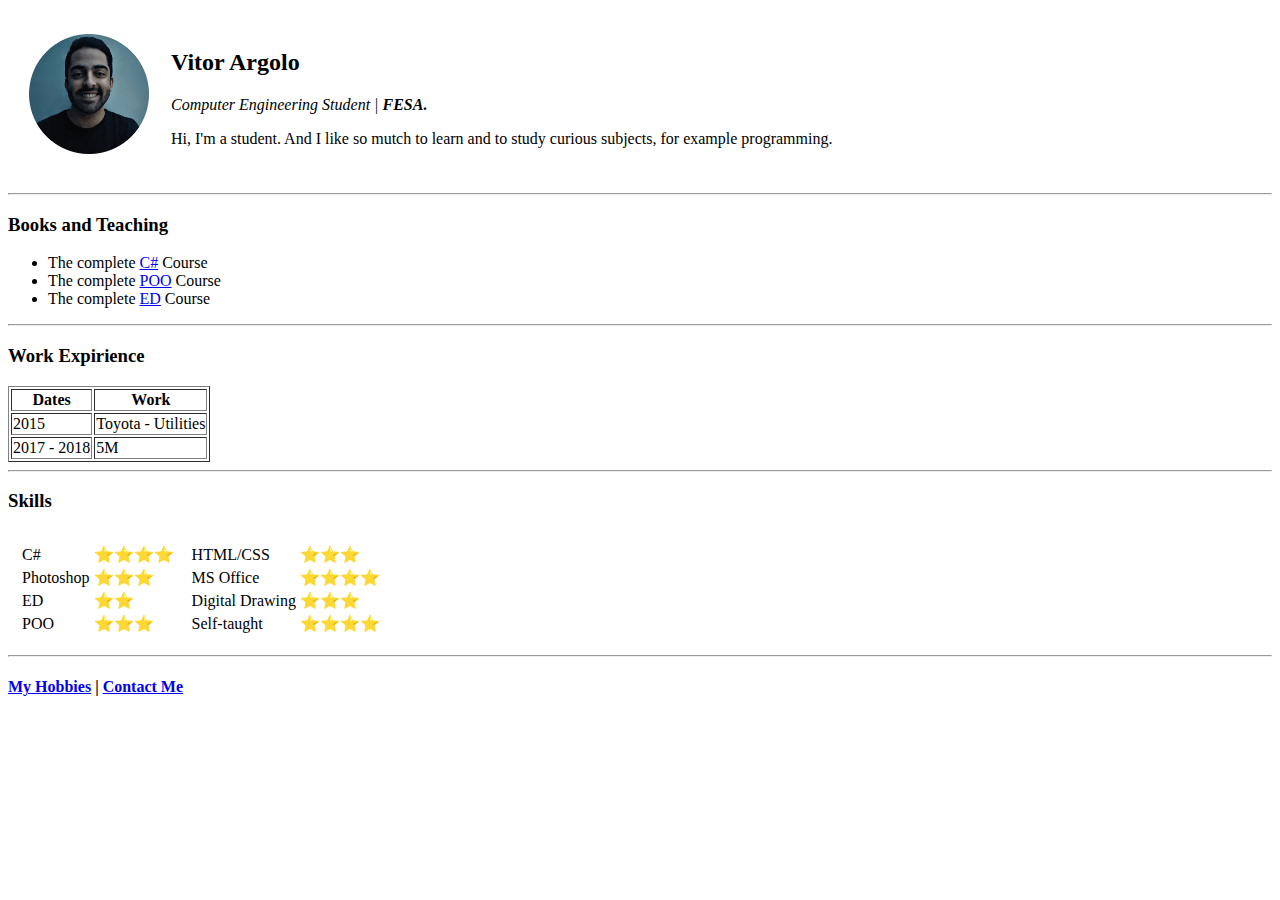
==== index.html @ 238790ca "Update index.html" ====
<!DOCTYPE html>
<html lang="en" dir="ltr">

<head>
  <meta charset="utf-8">
  <title>☠ Vitor's Personal Site</title>
</head>

<body>
  <!--img src="https://lh3.googleusercontent.com/ogw/ADea4I48DXij_ECvc8z91AeegDy9ymtX_c95KVfKMLRQNQ=s83-c-mo" alt="vitor profile picture"-->
  <table cellspacing="20">
    <tr>
      <td><img src="./images/vitor.png" alt="vitor profile picture" height="120"></td>
      <td>
        <h2>Vitor Argolo</h2>
        <p><em>Computer Engineering Student | <strong>FESA.</strong></em></p>
        <p>Hi, I'm a student. And I like so mutch to learn and to study curious subjects, for example programming.</p>
      </td>
    </tr>
  </table>

  <hr>
  <h3>Books and Teaching </h3>
  <ul>
    <li> The complete <a href="https://www.youtube.com/watch?v=PKMm-cHe56g">C#</a> Course</li>
    <li> The complete <a href="https://www.youtube.com/watch?v=KlIL63MeyMY&list=PLHz_AreHm4dkqe2aR0tQK74m8SFe-aGsY">POO</a> Course</li>
    <li> The complete <a href="https://www.youtube.com/watch?v=byVgPI42YD0">ED</a> Course</li>
  </ul>

  <hr>
  <h3>Work Expirience</h3>
  <table border="1">
    <thead>
      <tr>
        <th>Dates</th>
        <th>Work</th>
      </tr>
    </thead>
    <tbody>
      <tr>
        <td>2015</td>
        <td>Toyota - Utilities</td>
      </tr>
      <tr>
        <td>2017 - 2018 </td>
        <td>5M</td>
      </tr>
    </tbody>

  </table>
<hr>
  <h3>Skills</h3>
  <table cellspacing = "10">
    <tr>
      <td>
        <table >
          <tr>
            <td>C# </td>
            <td>⭐⭐⭐⭐</td>
          </tr>
          <tr>
            <td>Photoshop </td>
            <td>⭐⭐⭐</td>
          </tr>
          <tr>
            <td>ED </td>
            <td>⭐⭐</td>
          </tr>
          <tr>
            <td>POO</td>
            <td>⭐⭐⭐</td>
          </tr>
        </table>
      </td>
      <td>
        <table>
          <tr>
            <td>HTML/CSS </td>
            <td>⭐⭐⭐</td>
          </tr>
          <tr>
            <td>MS Office</td>
            <td>⭐⭐⭐⭐</td>
          </tr>
          <tr>
            <td>Digital Drawing</td>
            <td>⭐⭐⭐</td>
          </tr>
          <tr>
            <td>Self-taught</td>
            <td>⭐⭐⭐⭐</td>
          </tr>
        </table>
      </td>
    </tr>
  </table>
<hr>
<h4><a href="hobbies.html">My Hobbies</a> | <a href="contact-me.html">Contact Me</a></h4>
</body>

</html>
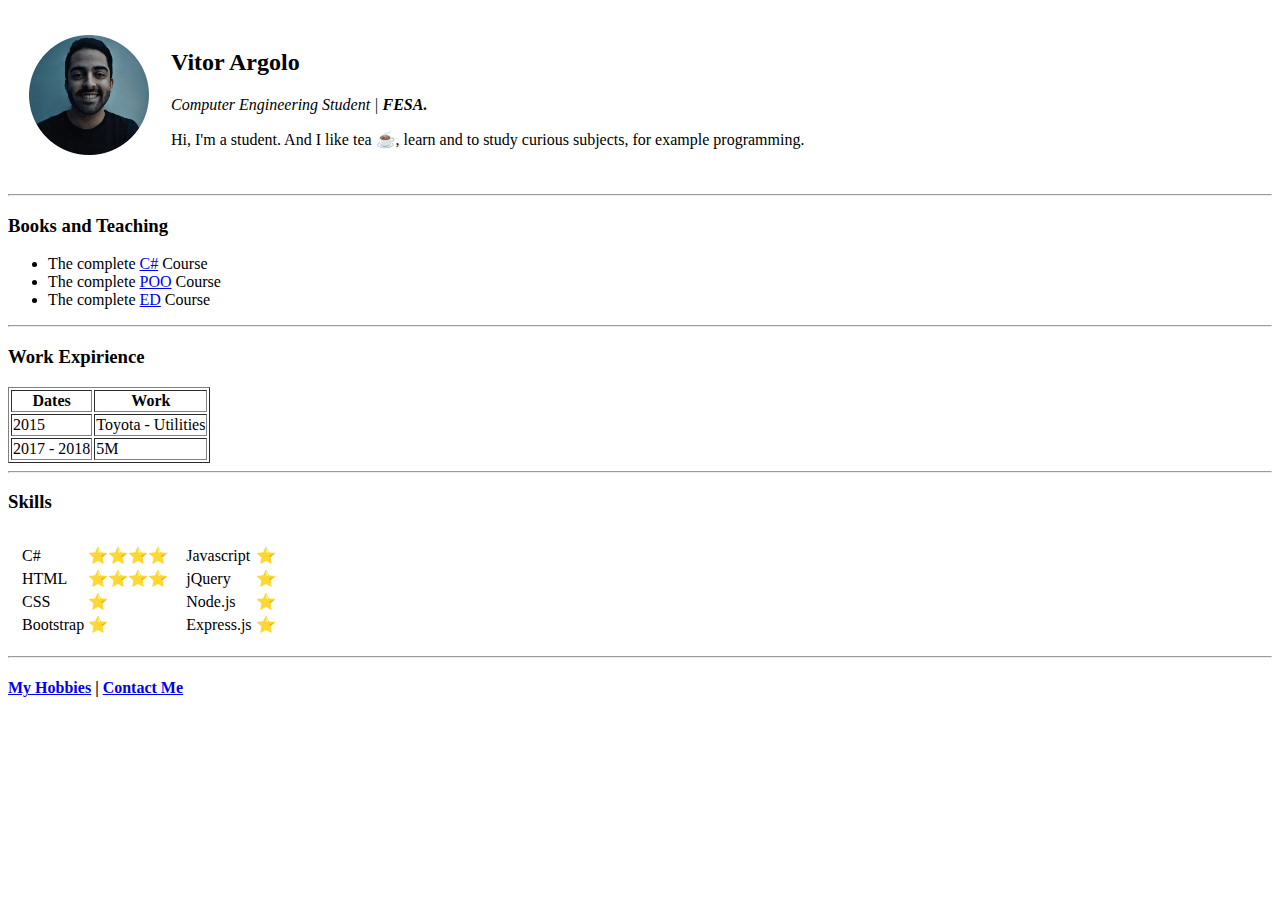
==== commit bcf93922: "Update index.html" ====
--- a/index.html
+++ b/index.html
@@ -14,7 +14,7 @@
       <td>
         <h2>Vitor Argolo</h2>
         <p><em>Computer Engineering Student | <strong>FESA.</strong></em></p>
-        <p>Hi, I'm a student. And I like so mutch to learn and to study curious subjects, for example programming.</p>
+        <p>Hi, I'm a student. And I like tea ☕, learn and to study curious subjects, for example programming.</p>
       </td>
     </tr>
   </table>
@@ -59,36 +59,36 @@
             <td>⭐⭐⭐⭐</td>
           </tr>
           <tr>
-            <td>Photoshop </td>
-            <td>⭐⭐⭐</td>
+            <td>HTML </td>
+            <td>⭐⭐⭐⭐</td>
           </tr>
           <tr>
-            <td>ED </td>
-            <td>⭐⭐</td>
+            <td>CSS </td>
+            <td>⭐</td>
           </tr>
           <tr>
-            <td>POO</td>
-            <td>⭐⭐⭐</td>
+            <td>Bootstrap</td>
+            <td>⭐</td>
           </tr>
         </table>
       </td>
       <td>
         <table>
           <tr>
-            <td>HTML/CSS </td>
-            <td>⭐⭐⭐</td>
+            <td>Javascript </td>
+            <td>⭐</td>
           </tr>
           <tr>
-            <td>MS Office</td>
-            <td>⭐⭐⭐⭐</td>
+            <td>jQuery</td>
+            <td>⭐</td>
           </tr>
           <tr>
-            <td>Digital Drawing</td>
-            <td>⭐⭐⭐</td>
+            <td>Node.js</td>
+            <td>⭐</td>
           </tr>
           <tr>
-            <td>Self-taught</td>
-            <td>⭐⭐⭐⭐</td>
+            <td>Express.js</td>
+            <td>⭐</td>
           </tr>
         </table>
       </td>
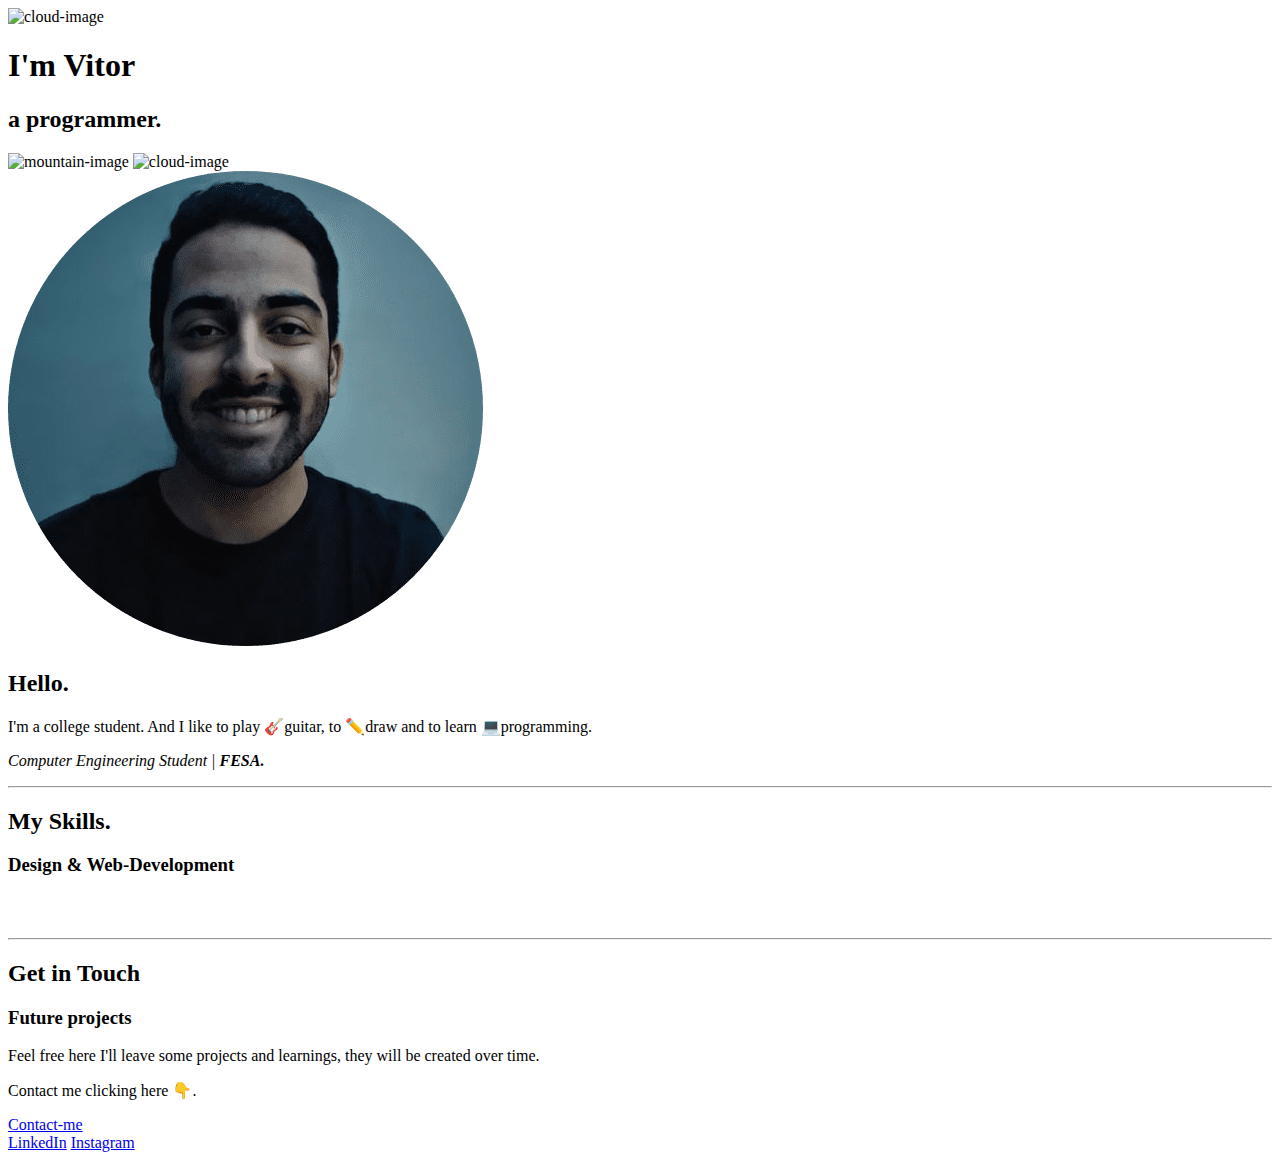
==== commit 41297265: "Add files via upload" ====
--- a/index.html
+++ b/index.html
@@ -3,99 +3,86 @@
 
 <head>
   <meta charset="utf-8">
-  <title>☠ Vitor's Personal Site</title>
+  <meta name="viewport" content="width=device-width, initial-scale=1">
+  <title>Vitor's profile</title>
+  <link href="https://cdn.jsdelivr.net/npm/bootstrap@5.1.3/dist/css/bootstrap.min.css" rel="stylesheet" integrity="sha384-1BmE4kWBq78iYhFldvKuhfTAU6auU8tT94WrHftjDbrCEXSU1oBoqyl2QvZ6jIW3" crossorigin="anonymous">
+  <title>Vitor</title>
+  <link rel="stylesheet" href="css/styles.css">
+  <link rel="icon" href="favicon.ico">
+  <link rel="preconnect" href="https://fonts.googleapis.com">
+  <link rel="preconnect" href="https://fonts.gstatic.com" crossorigin>
+  <link href="https://fonts.googleapis.com/css2?family=Merriweather:wght@300&family=Montserrat:wght@100&family=Oswald:wght@200;300;400;500;600;700&family=Sacramento&display=swap" rel="stylesheet">
 </head>
 
 <body>
-  <!--img src="https://lh3.googleusercontent.com/ogw/ADea4I48DXij_ECvc8z91AeegDy9ymtX_c95KVfKMLRQNQ=s83-c-mo" alt="vitor profile picture"-->
-  <table cellspacing="20">
-    <tr>
-      <td><img src="./images/vitor.png" alt="vitor profile picture" height="120"></td>
-      <td>
-        <h2>Vitor Argolo</h2>
-        <p><em>Computer Engineering Student | <strong>FESA.</strong></em></p>
-        <p>Hi, I'm a student. And I like tea ☕, learn and to study curious subjects, for example programming.</p>
-      </td>
-    </tr>
-  </table>
 
-  <hr>
-  <h3>Books and Teaching </h3>
-  <ul>
-    <li> The complete <a href="https://www.youtube.com/watch?v=PKMm-cHe56g">C#</a> Course</li>
-    <li> The complete <a href="https://www.youtube.com/watch?v=KlIL63MeyMY&list=PLHz_AreHm4dkqe2aR0tQK74m8SFe-aGsY">POO</a> Course</li>
-    <li> The complete <a href="https://www.youtube.com/watch?v=byVgPI42YD0">ED</a> Course</li>
-  </ul>
+  <div class="top-container">
+    <img class="top-cloud" src="images/cloud.png" alt="cloud-image" width="200">
+    <h1>I'm Vitor</h1>
+    <h2><b>a <b class="pro">prog</b>rammer.</b></h2>
+    <div class="programmerDiv">
 
-  <hr>
-  <h3>Work Expirience</h3>
-  <table border="1">
-    <thead>
-      <tr>
-        <th>Dates</th>
-        <th>Work</th>
-      </tr>
-    </thead>
-    <tbody>
-      <tr>
-        <td>2015</td>
-        <td>Toyota - Utilities</td>
-      </tr>
-      <tr>
-        <td>2017 - 2018 </td>
-        <td>5M</td>
-      </tr>
-    </tbody>
+    </div>
+    <img class="mountainImg" src="images/mountain.png" alt="mountain-image">
+    <img class="bottom-cloud" src="images/cloud.png" alt="cloud-image" width="200">
 
-  </table>
-<hr>
-  <h3>Skills</h3>
-  <table cellspacing = "10">
-    <tr>
-      <td>
-        <table >
+  </div>
+  <div class="middle-container">
+    <div class="profile">
+      <td><img class="profileImage" src="./images/vitor.png" alt="vitor profile picture"></td>
+      <h2>Hello.</h2>
+
+      <p class="intro">I'm a college student. And I like to play 🎸guitar, to ✏️draw and to learn 💻programming.</p>
+      <p><em>Computer Engineering Student | <strong>FESA.</strong></em></p>
+      <!--<p>Lorem ipsum dolor sit amet, consectetur adipiscing elit, sed do eiusmod tempor incididunt ut labore et dolore magna aliqua. Ut enim ad minim veniam, quis nostrud exercitation ullamco laboris nisi ut aliquip ex ea commodo consequat. Duis aute irure dolor in reprehenderit in voluptate velit esse cillum dolore eu fugiat nulla pariatur. Excepteur sint occaecat cupidatat non proident, sunt in culpa qui officia deserunt mollit anim id est laborum.</p>-->
+    </div>
+    <hr>
+    <div class="skills">
+      <h2>My Skills.</h2>
+      <div class="skill-row">
+        <h3>Design & Web-Development</h3>
+        <table class="ali">
           <tr>
-            <td>C# </td>
-            <td>⭐⭐⭐⭐</td>
+            <td> <img class="imgSkill" src="images/html-5.png" alt=""> </td>
+            <td> <img class="imgSkill" src="images/css.png" alt=""> </td>
+            <!--<td> <img class="imgSkill" src="images/js.png" alt=""> </td>
+            <td> <img class="imgSkill" src="images/mongodb.png" alt=""> </td>
           </tr>
+
           <tr>
-            <td>HTML </td>
-            <td>⭐⭐⭐⭐</td>
-          </tr>
-          <tr>
-            <td>CSS </td>
-            <td>⭐</td>
-          </tr>
-          <tr>
-            <td>Bootstrap</td>
-            <td>⭐</td>
+            <td> <img class="imgSkill" src="images/bootstrap.png" alt=""> </td>
+            <td> <img class="imgSkill" src="images/atom.png" alt=""> </td>
+            <td> <img class="imgSkill" src="images/nodejs.png" alt=""> </td>
+            <td> <img class="imgSkill" src="images/jquery.png" alt=""> </td>
+-->
           </tr>
         </table>
-      </td>
-      <td>
-        <table>
-          <tr>
-            <td>Javascript </td>
-            <td>⭐</td>
-          </tr>
-          <tr>
-            <td>jQuery</td>
-            <td>⭐</td>
-          </tr>
-          <tr>
-            <td>Node.js</td>
-            <td>⭐</td>
-          </tr>
-          <tr>
-            <td>Express.js</td>
-            <td>⭐</td>
-          </tr>
-        </table>
-      </td>
-    </tr>
-  </table>
-<hr>
-<h4><a href="hobbies.html">My Hobbies</a> | <a href="contact-me.html">Contact Me</a></h4>
+
+
+        <p></p>
+        <h3></h3>
+        <p></p>
+      </div>
+    </div>
+    <hr>
+    <div class="contact-me">
+      <h2>Get in Touch</h2>
+      <h3>Future projects</h3>
+      <p>Feel free here I'll leave some projects and learnings, they will be created over time.</p>
+      <p>Contact me clicking here 👇.</p>
+      <a class="btn" href="mailto:argolo.vitor@email.com">Contact-me</a>
+    </div>
+  </div>
+
+  <div class="bottom-container">
+    <a href="https://www.linkedin.com/in/vitor-argolo-76a624110/">LinkedIn</a>
+    <a href="https://www.instagram.com/apc_vitor/">Instagram</a>
+  </div>
+
+  <script src="https://cdn.jsdelivr.net/npm/bootstrap@5.1.3/dist/js/bootstrap.bundle.min.js" integrity="sha384-ka7Sk0Gln4gmtz2MlQnikT1wXgYsOg+OMhuP+IlRH9sENBO0LRn5q+8nbTov4+1p" crossorigin="anonymous"></script>
+  <script src="https://cdn.jsdelivr.net/npm/@popperjs/core@2.10.2/dist/umd/popper.min.js" integrity="sha384-7+zCNj/IqJ95wo16oMtfsKbZ9ccEh31eOz1HGyDuCQ6wgnyJNSYdrPa03rtR1zdB" crossorigin="anonymous"></script>
+  <script src="https://cdn.jsdelivr.net/npm/bootstrap@5.1.3/dist/js/bootstrap.min.js" integrity="sha384-QJHtvGhmr9XOIpI6YVutG+2QOK9T+ZnN4kzFN1RtK3zEFEIsxhlmWl5/YESvpZ13" crossorigin="anonymous"></script>
+
 </body>
 
 </html>
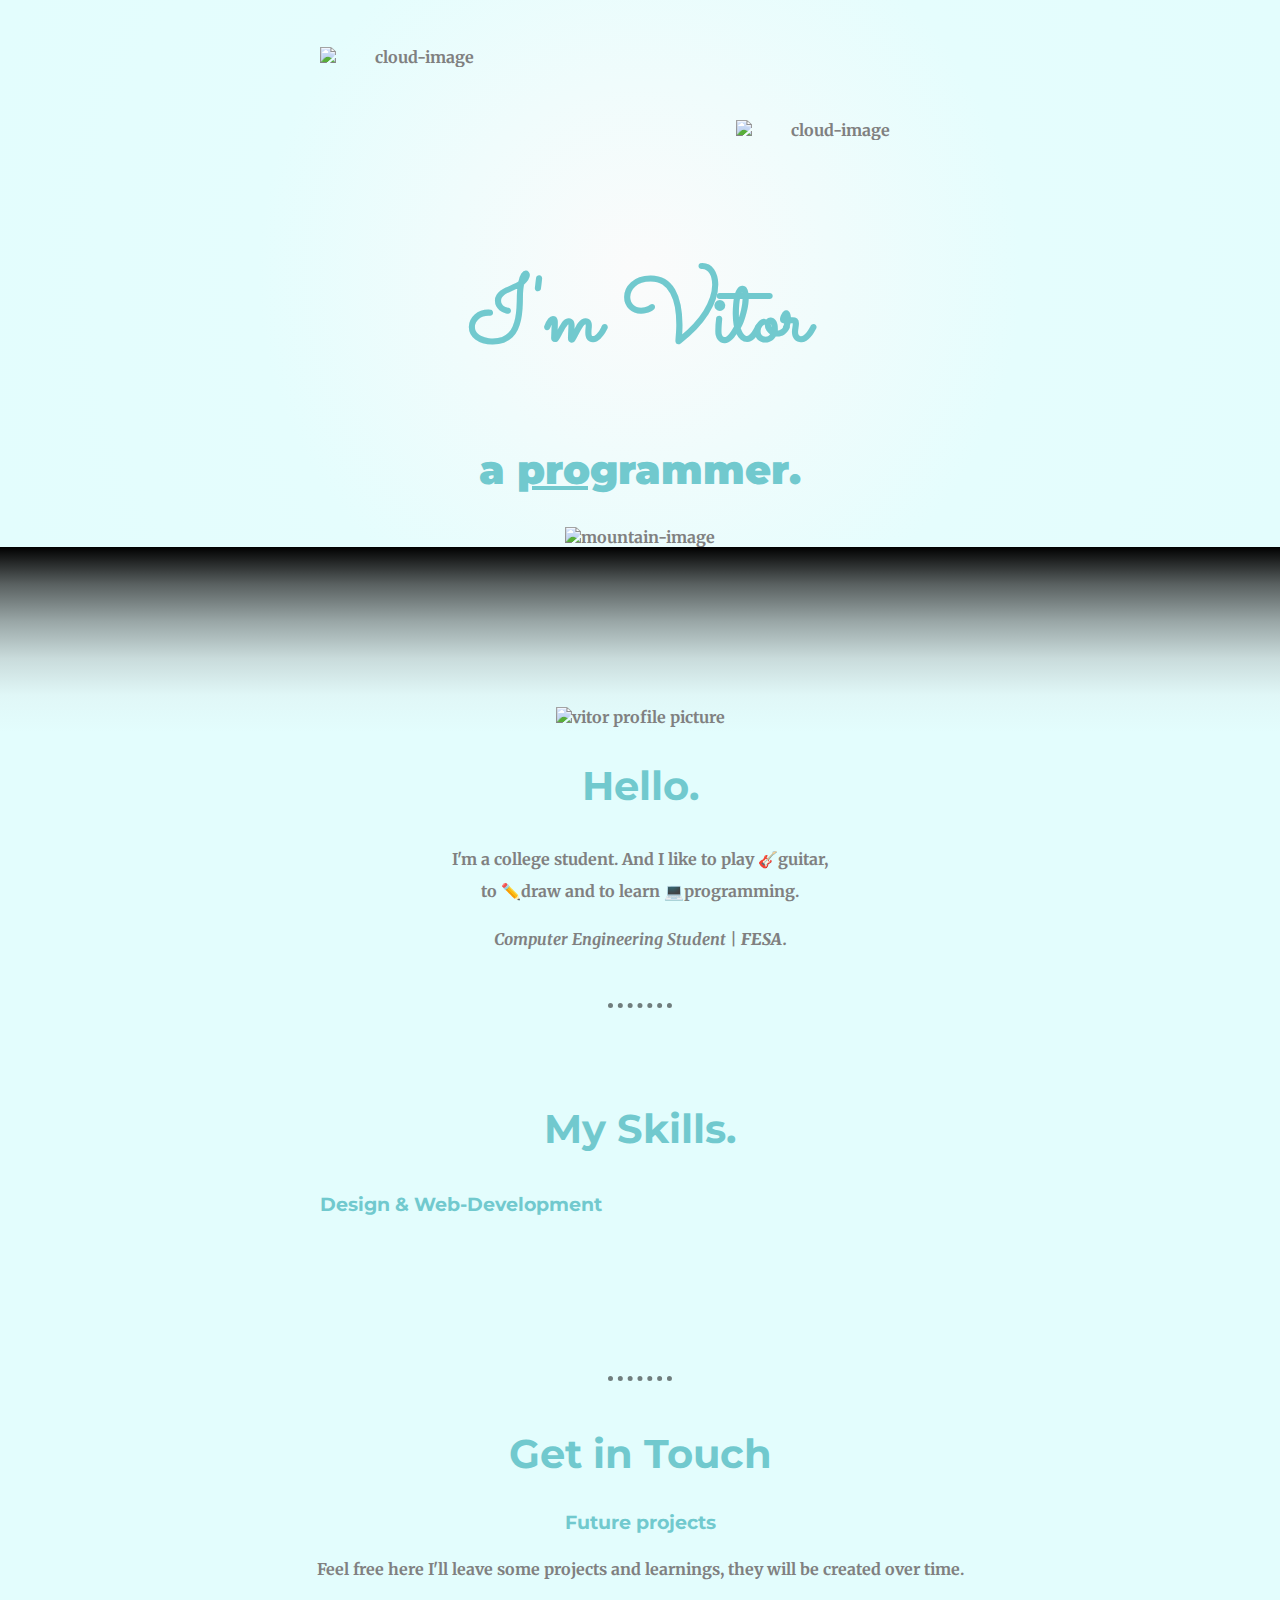
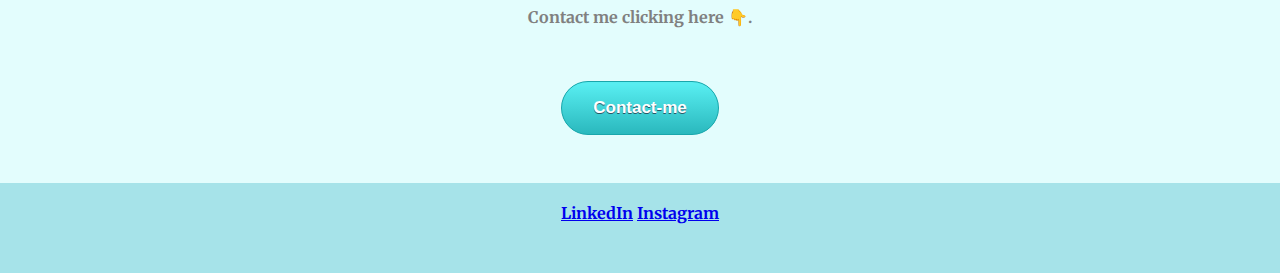
==== commit 4459af55: "Update index.html" ====
--- a/index.html
+++ b/index.html
@@ -7,7 +7,7 @@
   <title>Vitor's profile</title>
   <link href="https://cdn.jsdelivr.net/npm/bootstrap@5.1.3/dist/css/bootstrap.min.css" rel="stylesheet" integrity="sha384-1BmE4kWBq78iYhFldvKuhfTAU6auU8tT94WrHftjDbrCEXSU1oBoqyl2QvZ6jIW3" crossorigin="anonymous">
   <title>Vitor</title>
-  <link rel="stylesheet" href="css/styles.css">
+  <link rel="stylesheet" href="./CSS/styles.css">
   <link rel="icon" href="favicon.ico">
   <link rel="preconnect" href="https://fonts.googleapis.com">
   <link rel="preconnect" href="https://fonts.gstatic.com" crossorigin>
@@ -17,14 +17,14 @@
 <body>
 
   <div class="top-container">
-    <img class="top-cloud" src="images/cloud.png" alt="cloud-image" width="200">
+    <img class="top-cloud" src="./images/cloud.png" alt="cloud-image" width="200">
     <h1>I'm Vitor</h1>
     <h2><b>a <b class="pro">prog</b>rammer.</b></h2>
     <div class="programmerDiv">
 
     </div>
-    <img class="mountainImg" src="images/mountain.png" alt="mountain-image">
-    <img class="bottom-cloud" src="images/cloud.png" alt="cloud-image" width="200">
+    <img class="mountainImg" src="./images/mountain.png" alt="mountain-image">
+    <img class="bottom-cloud" src="./images/cloud.png" alt="cloud-image" width="200">
 
   </div>
   <div class="middle-container">
@@ -43,17 +43,17 @@
         <h3>Design & Web-Development</h3>
         <table class="ali">
           <tr>
-            <td> <img class="imgSkill" src="images/html-5.png" alt=""> </td>
-            <td> <img class="imgSkill" src="images/css.png" alt=""> </td>
-            <!--<td> <img class="imgSkill" src="images/js.png" alt=""> </td>
-            <td> <img class="imgSkill" src="images/mongodb.png" alt=""> </td>
+            <td> <img class="imgSkill" src="./images/html-5.png" alt=""> </td>
+            <td> <img class="imgSkill" src="./images/css.png" alt=""> </td>
+            <!--<td> <img class="imgSkill" src="./images/js.png" alt=""> </td>
+            <td> <img class="imgSkill" src="./images/mongodb.png" alt=""> </td>
           </tr>
 
           <tr>
-            <td> <img class="imgSkill" src="images/bootstrap.png" alt=""> </td>
-            <td> <img class="imgSkill" src="images/atom.png" alt=""> </td>
-            <td> <img class="imgSkill" src="images/nodejs.png" alt=""> </td>
-            <td> <img class="imgSkill" src="images/jquery.png" alt=""> </td>
+            <td> <img class="imgSkill" src="./images/bootstrap.png" alt=""> </td>
+            <td> <img class="imgSkill" src="./images/atom.png" alt=""> </td>
+            <td> <img class="imgSkill" src="./images/nodejs.png" alt=""> </td>
+            <td> <img class="imgSkill" src="./images/jquery.png" alt=""> </td>
 -->
           </tr>
         </table>
--- a/CSS/styles.css
+++ b/CSS/styles.css
@@ -0,0 +1,137 @@
+body {
+  color:grey;
+  margin: 0;
+  text-align: center;
+  font-family: 'Merriweather', serif;
+  font-weight: bold;
+  left:50%;
+}
+h1 {
+  color:#71C9CE;
+  font-size: 5.625rem;
+  line-height: 2;
+  margin: 2.5rem auto 0 auto;
+  font-family: 'Sacramento', cursive;
+
+}
+h2{
+  color:#71C9CE;
+  font-size: 2.5rem;
+  font-family: 'Montserrat',sans-serif;
+  font-weight: bold;
+  text-align: center;
+
+}
+h3{
+  color:#71C9CE;
+  font-family: 'Montserrat',sans-serif;
+  font-weight: bold;
+}
+p{
+  line-height: 2;
+}
+.top-container {
+  background: rgb(251,251,251);
+  background: radial-gradient(circle, rgba(251,251,251,1) 0%, rgba(229,253,253,1) 55%, rgba(227,253,253,1) 98%);  position: relative;
+  padding-top: 12rem;
+
+}
+.middle-container {
+  background: rgb(0,0,0);
+  background: linear-gradient(180deg, rgba(0,0,0,1) 0%, rgba(89,96,96,1) 3%, rgba(153,166,166,1) 6%, rgba(201,219,219,1) 9%, rgba(224,247,247,1) 12%, rgba(227,253,253,1) 15%);
+}
+.bottom-container {
+  background-color: #A6E3E9;
+  padding: 20px 0 50px;
+}
+.skill-row {
+  width: 50%;
+  margin: auto auto 6rem auto;
+  text-align: left;
+  line-height: 2;
+}
+.skills {
+  margin-top: 6rem;
+}
+.pro {
+  text-decoration: underline;
+}
+.intro {
+  width: 30%;
+  margin: auto;
+}
+.contact-message{
+  width: 40%;
+  margin: 40px auto 60px;
+}
+.top-cloud{
+  position: absolute;
+  right: 22rem;
+  top: 7.5rem;
+  width: 15%;
+}
+.bottom-cloud {
+  position: absolute;
+  left: 20rem;
+  bottom:30rem;
+  width: 15%;
+}
+.mountainImg{
+  width: 70%;
+}
+.profileImage{
+  width: 10%;
+  margin-top: 10rem;
+}
+.imgSkill{
+  width: 30%;
+  padding-bottom: 20%;
+  margin:auto;
+  margin-top: 20%;
+
+}
+
+.programmerDiv {
+  border: none;
+  border-top: 2rem;
+}
+.ali{
+  margin:auto;
+  position:relative;
+  text-align: center;
+}
+  hr {
+  opacity: 0.5;
+  border-style: dotted none none;
+  border-color: black;
+  border-width: 5px;
+  width: 5%;
+  background-color:inherit;
+  position:relative;
+  margin:3rem auto 3rem auto;
+
+    }
+
+    .btn {
+    	background:linear-gradient(to bottom, #57edf0 5%, #2ab8bd 100%);
+    	background-color:#57edf0;
+    	border-radius:28px;
+    	border:1px solid #19a6ab;
+    	display:inline-block;
+    	cursor:pointer;
+    	color:#ffffff;
+    	font-family:Arial;
+    	font-size:17px;
+    	padding:16px 31px;
+    	text-decoration:none;
+    	text-shadow:0px 1px 0px #295666;
+      margin: 2rem auto 3rem auto;
+    }
+    .btn:hover {
+    	background:linear-gradient(to bottom, #2ab8bd 5%, #57edf0 100%);
+    	background-color:#2ab8bd;
+    }
+    .btn:active {
+    	position:relative;
+    	top:1px;
+    }
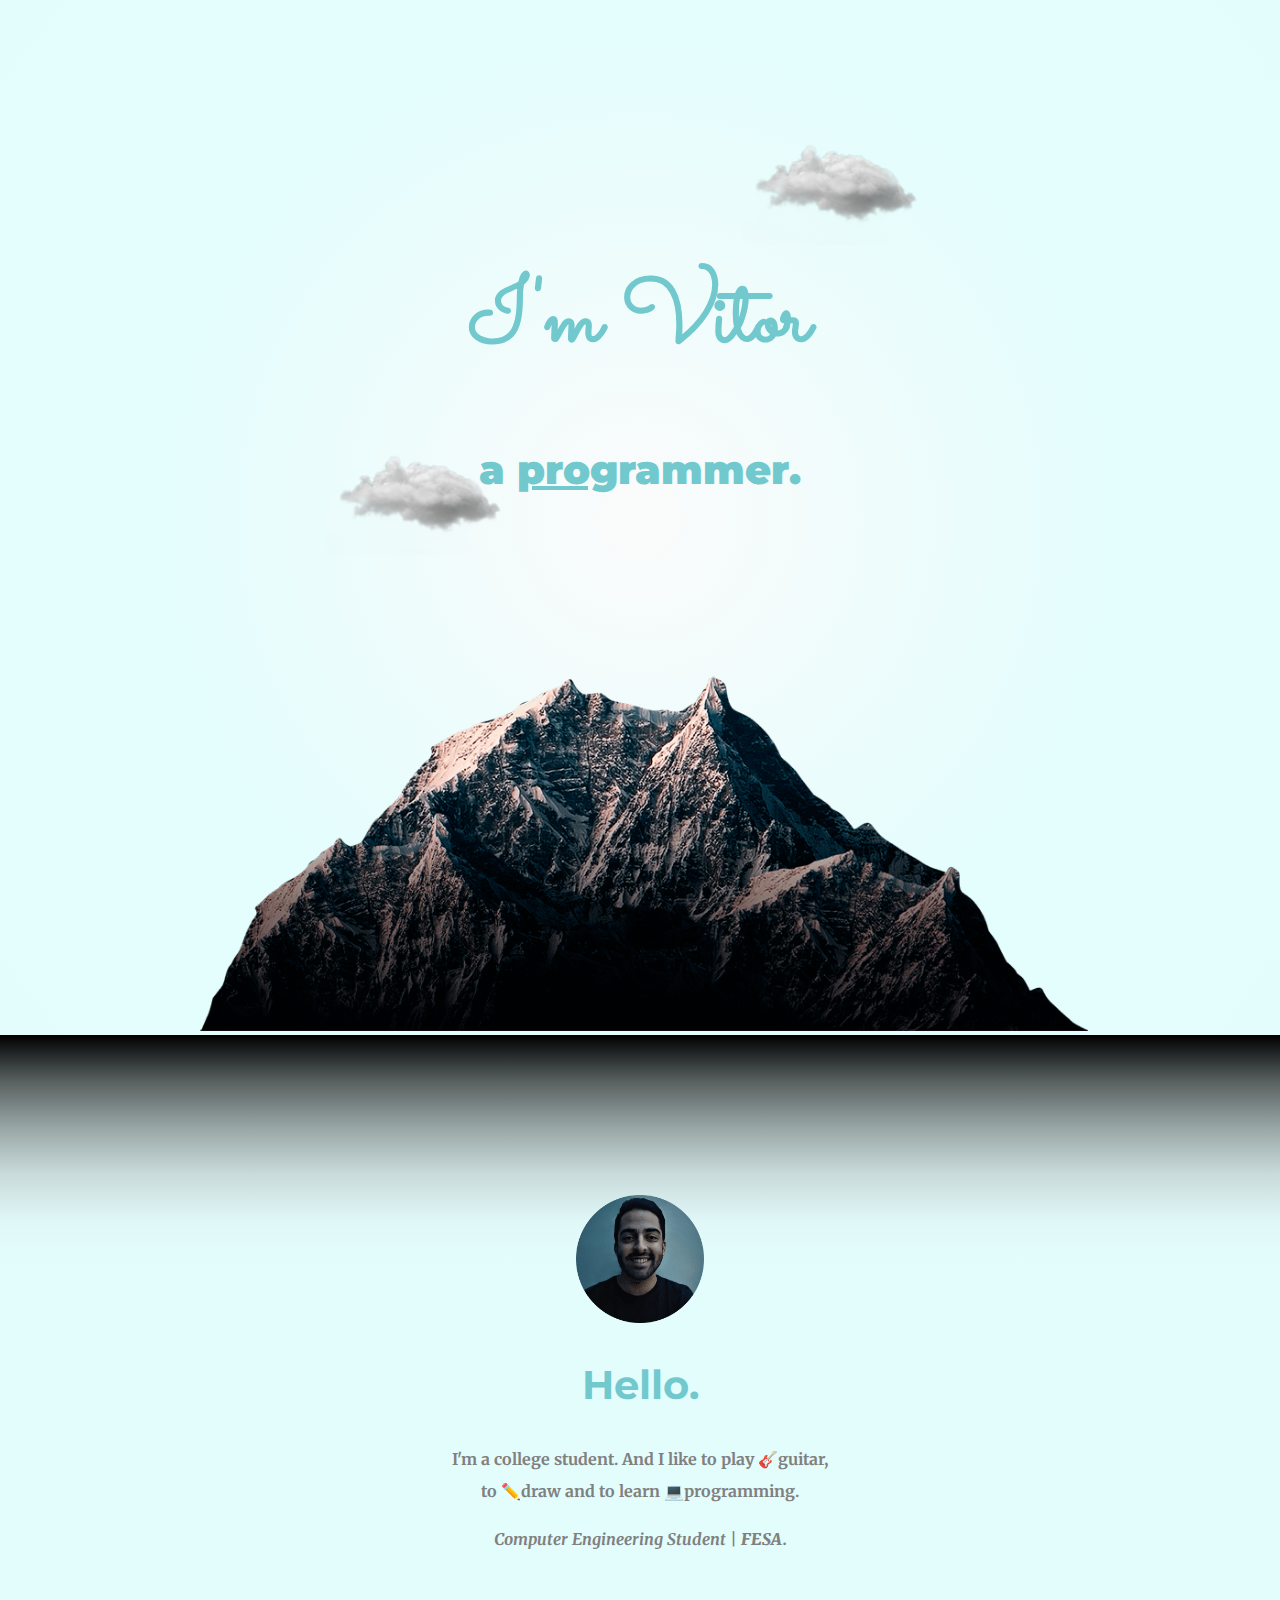
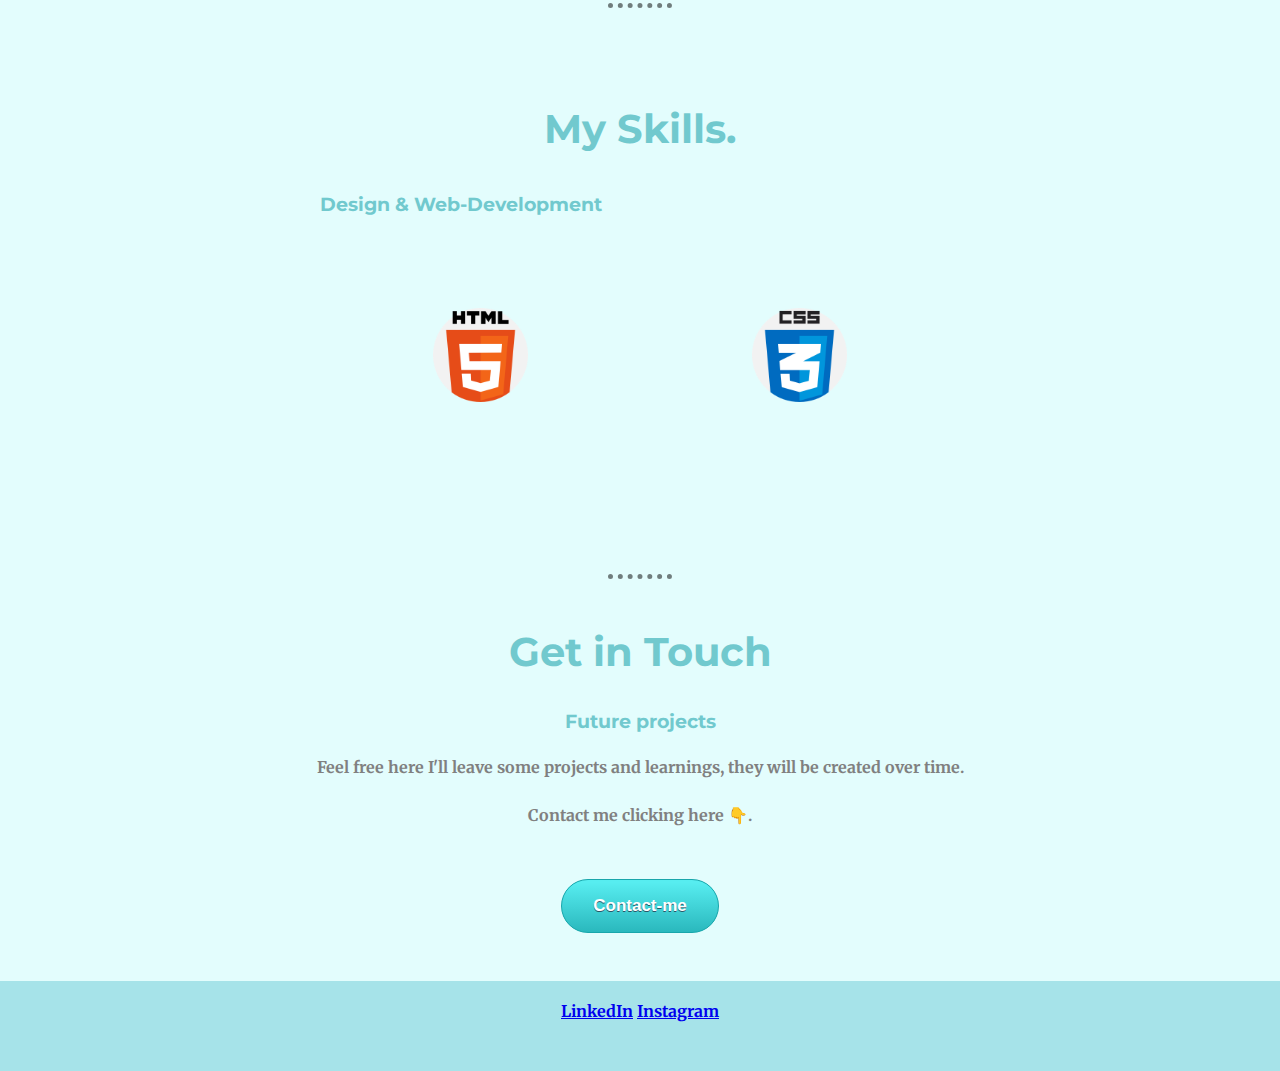
==== commit 89828492: "Update index.html" ====
--- a/index.html
+++ b/index.html
@@ -17,19 +17,19 @@
 <body>
 
   <div class="top-container">
-    <img class="top-cloud" src="./images/cloud.png" alt="cloud-image" width="200">
+    <img class="top-cloud" src="./Images/cloud.png" alt="cloud-image" width="2rem">
     <h1>I'm Vitor</h1>
     <h2><b>a <b class="pro">prog</b>rammer.</b></h2>
     <div class="programmerDiv">
 
     </div>
-    <img class="mountainImg" src="./images/mountain.png" alt="mountain-image">
-    <img class="bottom-cloud" src="./images/cloud.png" alt="cloud-image" width="200">
+    <img class="mountainImg" src="./Images/mountain.png" alt="mountain-image">
+    <img class="bottom-cloud" src="./Images/cloud.png" alt="cloud-image" width="2rem">
 
   </div>
   <div class="middle-container">
     <div class="profile">
-      <td><img class="profileImage" src="./images/vitor.png" alt="vitor profile picture"></td>
+      <td><img class="profileImage" src="./Images/vitor.png" alt="vitor profile picture"></td>
       <h2>Hello.</h2>
 
       <p class="intro">I'm a college student. And I like to play 🎸guitar, to ✏️draw and to learn 💻programming.</p>
@@ -43,17 +43,17 @@
         <h3>Design & Web-Development</h3>
         <table class="ali">
           <tr>
-            <td> <img class="imgSkill" src="./images/html-5.png" alt=""> </td>
-            <td> <img class="imgSkill" src="./images/css.png" alt=""> </td>
-            <!--<td> <img class="imgSkill" src="./images/js.png" alt=""> </td>
-            <td> <img class="imgSkill" src="./images/mongodb.png" alt=""> </td>
+            <td> <img class="imgSkill" src="./Images/html-5.png" alt=""> </td>
+            <td> <img class="imgSkill" src="./Images/css.png" alt=""> </td>
+            <!--<td> <img class="imgSkill" src="./Images/js.png" alt=""> </td>
+            <td> <img class="imgSkill" src="./Images/mongodb.png" alt=""> </td>
           </tr>
 
           <tr>
-            <td> <img class="imgSkill" src="./images/bootstrap.png" alt=""> </td>
-            <td> <img class="imgSkill" src="./images/atom.png" alt=""> </td>
-            <td> <img class="imgSkill" src="./images/nodejs.png" alt=""> </td>
-            <td> <img class="imgSkill" src="./images/jquery.png" alt=""> </td>
+            <td> <img class="imgSkill" src="./Images/bootstrap.png" alt=""> </td>
+            <td> <img class="imgSkill" src="./Images/atom.png" alt=""> </td>
+            <td> <img class="imgSkill" src="./Images/nodejs.png" alt=""> </td>
+            <td> <img class="imgSkill" src="./Images/jquery.png" alt=""> </td>
 -->
           </tr>
         </table>
